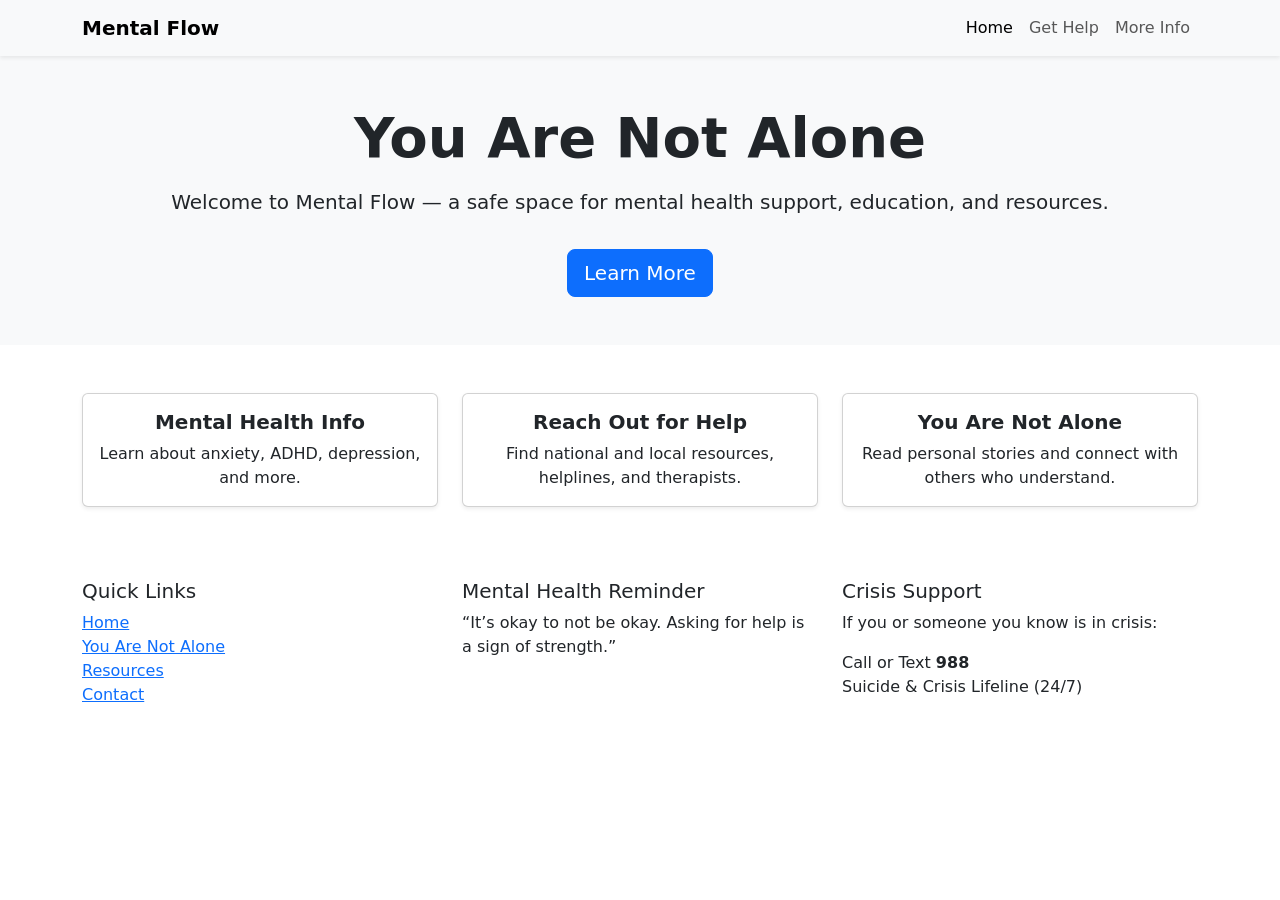
==== index.html @ 5511b994 "Add files via upload" ====
<!DOCTYPE html>
<html lang="en">
<head>
    <meta charset="UTF-8">
    <meta name="viewport" content="width=device-width, initial-scale=1.0">

    <!-- Bootstrap CSS -->
    <link 
        href="https://cdn.jsdelivr.net/npm/bootstrap@5.3.8/dist/css/bootstrap.min.css" 
        rel="stylesheet">
    <link rel="stylesheet" href="style.css">
    <link rel="stylesheet" href="https://cdn.jsdelivr.net/npm/bootstrap-icons@1.10.5/font/bootstrap-icons.css">
    <!-- my CSS -->
    <link rel="stylesheet" href="css/style.css">
    <link rel="stylesheet" href="https://cdn.jsdelivr.net/npm/bootstrap-icons@1.10.5/font/bootstrap-icons.css">

    <title>Mental Flow</title>
</head>
<body>

    <!-- NAVBAR -->
    <nav class="navbar navbar-expand-lg navbar-light bg-light shadow-sm">
      <div class="container">
        <a class="navbar-brand fw-bold" href="#">Mental Flow</a>

        <!-- Mobile hamburger -->
        <button class="navbar-toggler" type="button" data-bs-toggle="collapse" data-bs-target="#navbarNav">
          <span class="navbar-toggler-icon"></span>
        </button>

        <!-- Links -->
        <div class="collapse navbar-collapse" id="navbarNav">
          <ul class="navbar-nav ms-auto">
            <li class="nav-item"><a class="nav-link active" href="index.html">Home</a></li>
            <li class="nav-item"><a class="nav-link" href="contact.html">Get Help</a></li>
            <li class="nav-item"><a class="nav-link" href="info.html">More Info</a></li>
          </ul>
        </div>
      </div>
    </nav>

    
    <!-- HERO SECTION -->
    <section class="bg-light py-5">
      <div class="container text-center">
        <h1 class="display-4 fw-bold">You Are Not Alone</h1>
        <p class="lead mt-3">
          Welcome to Mental Flow — a safe space for mental health support, education, and resources.
        </p>
        <a href="info.html" class="btn btn-primary btn-lg mt-3">Learn More</a>
      </div>
    </section>


    <!-- ABOUT SECTION -->
    <section class="container my-5">
      <div class="row text-center">

        <div class="col-md-4 mb-4">
          <div class="card shadow-sm h-100">
            <div class="card-body">
              <h5 class="card-title fw-bold">Mental Health Info</h5>
              <p class="card-text">Learn about anxiety, ADHD, depression, and more.</p>
            </div>
          </div>
        </div>

        <div class="col-md-4 mb-4">
          <div class="card shadow-sm h-100">
            <div class="card-body">
              <h5 class="card-title fw-bold">Reach Out for Help</h5>
              <p class="card-text">Find national and local resources, helplines, and therapists.</p>
            </div>
          </div>
        </div>

        <div class="col-md-4 mb-4">
          <div class="card shadow-sm h-100">
            <div class="card-body">
              <h5 class="card-title fw-bold">You Are Not Alone</h5>
              <p class="card-text">Read personal stories and connect with others who understand.</p>
            </div>
          </div>
        </div>

      </div>
    </section>
    <!-- FOOTER -->
  <footer class="site-footer">
    <div class="container">
      <div class="row g-4">

        <!-- QUICK LINKS -->
        <div class="col-md-4">
          <h5>Quick Links</h5>
          <ul class="list-unstyled">
            <li><a href="index.html">Home</a></li>
            <li><a href="info.html">You Are Not Alone</a></li>
            <li><a href="resources.html">Resources</a></li>
            <li><a href="contact.html">Contact</a></li>
          </ul>
        </div>

        <!-- QUOTE -->
        <div class="col-md-4">
          <h5>Mental Health Reminder</h5>
          <p class="footer-quote">
            “It’s okay to not be okay. Asking for help is a sign of strength.”
          </p>
        </div>

        <!-- CRISIS SUPPORT -->
        <div class="col-md-4">
          <h5>Crisis Support</h5>
          <p>If you or someone you know is in crisis:</p>
          <p class="hotline">
            Call or Text <strong>988</strong><br>
            Suicide & Crisis Lifeline (24/7)
          </p>
        </div>

      </div>
    </div>
  </footer>

    <!-- Bootstrap JS -->
    <script 
        src="https://cdn.jsdelivr.net/npm/bootstrap@5.3.8/dist/js/bootstrap.bundle.min.js">
    </script>
    <script src="script.js"></script>
</body>
</html>
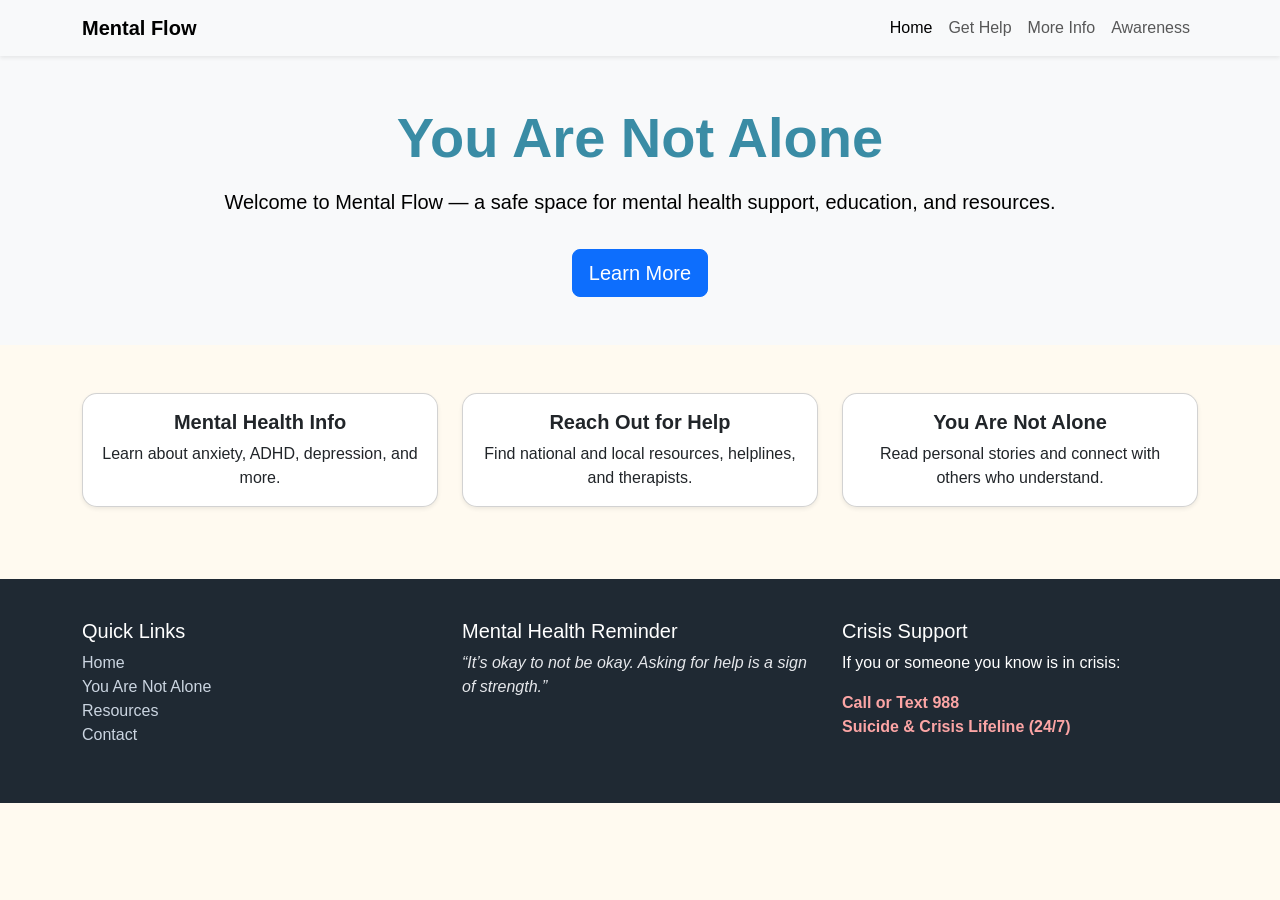
==== commit 752adbd3: "Add files via upload" ====
--- a/index.html
+++ b/index.html
@@ -34,6 +34,7 @@
             <li class="nav-item"><a class="nav-link active" href="index.html">Home</a></li>
             <li class="nav-item"><a class="nav-link" href="contact.html">Get Help</a></li>
             <li class="nav-item"><a class="nav-link" href="info.html">More Info</a></li>
+            <li class="nav-item"><a class="nav-link" href="awareness.html">Awareness </a></li>
           </ul>
         </div>
       </div>
--- a/css/style.css
+++ b/css/style.css
@@ -0,0 +1,178 @@
+body {
+    background-color:floralwhite;
+    font-family: 'Segoe UI', sans-serif;
+    color: #000;
+}
+
+h1 {
+    color: #3a8ca5;
+    text-align: center;
+}
+
+.card {
+    border-radius: 15px;
+    box-shadow: 0 4px 8px rgba(0,0,0,0.1);
+}
+.card:hover {
+    transform: translateY(-5px);
+    transition: transform 0.3s ease;
+}
+.contact-title {
+    color: #000;
+}
+
+
+
+
+
+
+
+/* INFO PAGE HERO- mack */
+.info-hero {
+  background-color: #1f3d2b;     
+  color: #ffffff;                
+  padding: 60px 20px;
+  border-radius: 20px;          
+}
+
+.info-hero h1 {
+  color: #ffffff;
+  font-weight: 700;
+  margin-bottom: 20px;
+}
+
+.info-hero p {
+  font-size: 1.2rem;
+  line-height: 1.6;
+  margin: 0 auto;
+  max-width: 700px;              
+}
+
+/* DISORDER CARDS */
+.disorder-card {
+  background-color: #1f3d2b; /* dark calming green */
+  color: #ffffff;
+  border: none;
+  border-radius: 18px; /* rounded corners */
+  padding: 10px;
+  transition: transform 0.2s ease, box-shadow 0.2s ease;
+}
+
+/* Title inside the card */
+.disorder-card .card-title {
+  font-weight: 600;
+  margin-bottom: 10px;
+}
+
+/* Text inside the card */
+.disorder-card .card-text {
+  color: #e6f4ea; 
+  font-size: 0.95rem;
+}
+
+/* Hover effect subtle, */
+.disorder-card:hover {
+  transform: translateY(-6px);
+  box-shadow: 0 10px 25px rgba(0, 0, 0, 0.25);
+}
+
+
+/* SUPPORT LINKS */
+.support-links {
+  display: block;
+  background-color: #3a6b4f; /* lighter green  */
+  border-radius: 20px;
+  padding: 40px 20px;
+  color: #ffffff;
+  transition: transform 0.25s ease, box-shadow 0.25s ease;
+}
+.support-links a,
+.support-links a:visited,
+.support-links a:active {
+  color: #ffffff !important;
+  text-decoration: none;
+  font-weight: 500;
+}
+
+
+/* Hover effect  */
+.support-links:hover {
+  transform: translateY(-6px);
+  box-shadow: 0 12px 30px rgba(0, 0, 0, 0.3);
+}
+
+/* Remove default list spacing */
+.support-links ul {
+  padding: 0;
+  margin: 0;
+}
+
+/* Space out links */
+.support-links li {
+  margin: 12px 0;
+}
+
+/* Links styling */
+.support-links a {
+  color: #ffffff;       /* white links */
+  font-weight: 500;
+  text-decoration: none;
+}
+
+/* Hover effect for links */
+.support-links a:hover {
+  text-decoration: underline;
+  color: #25b360;
+}
+
+/* PERSONAL STORIES */
+.story-card {
+  background-color:#1f3d2b  !important;  /* green background */
+  padding: 25px;
+  border-radius: 12px;/* rounded corners */
+  font-style: italic;
+  font-weight: 700;
+  color:#ffffff;  
+  transition: transform 0.25s ease, box-shadow 0.25s ease; /* hover effect */
+}
+
+/* Hover effect */
+.story-card:hover {
+  transform: translateY(-6px);
+  box-shadow: 0 12px 30px rgba(0, 0, 0, 0.3);
+}
+
+/* Author span styling */
+.story-card span {
+  display: block;
+  margin-top: 10px;
+  font-weight: 600;
+  text-align: right;
+  color: #25b360;                 
+}
+
+/* FOOTER */
+.site-footer {
+  background-color: #1f2933;
+  color: #ffffff;
+  padding: 40px 0;
+}
+
+.site-footer a {
+  color: #cbd5e1;
+  text-decoration: none;
+}
+
+.site-footer a:hover {
+  text-decoration: underline;
+}
+
+.footer-quote {
+  font-style: italic;
+  color: #e5e7eb;
+}
+
+.hotline {
+  color: #fca5a5;
+  font-weight: bold;
+}
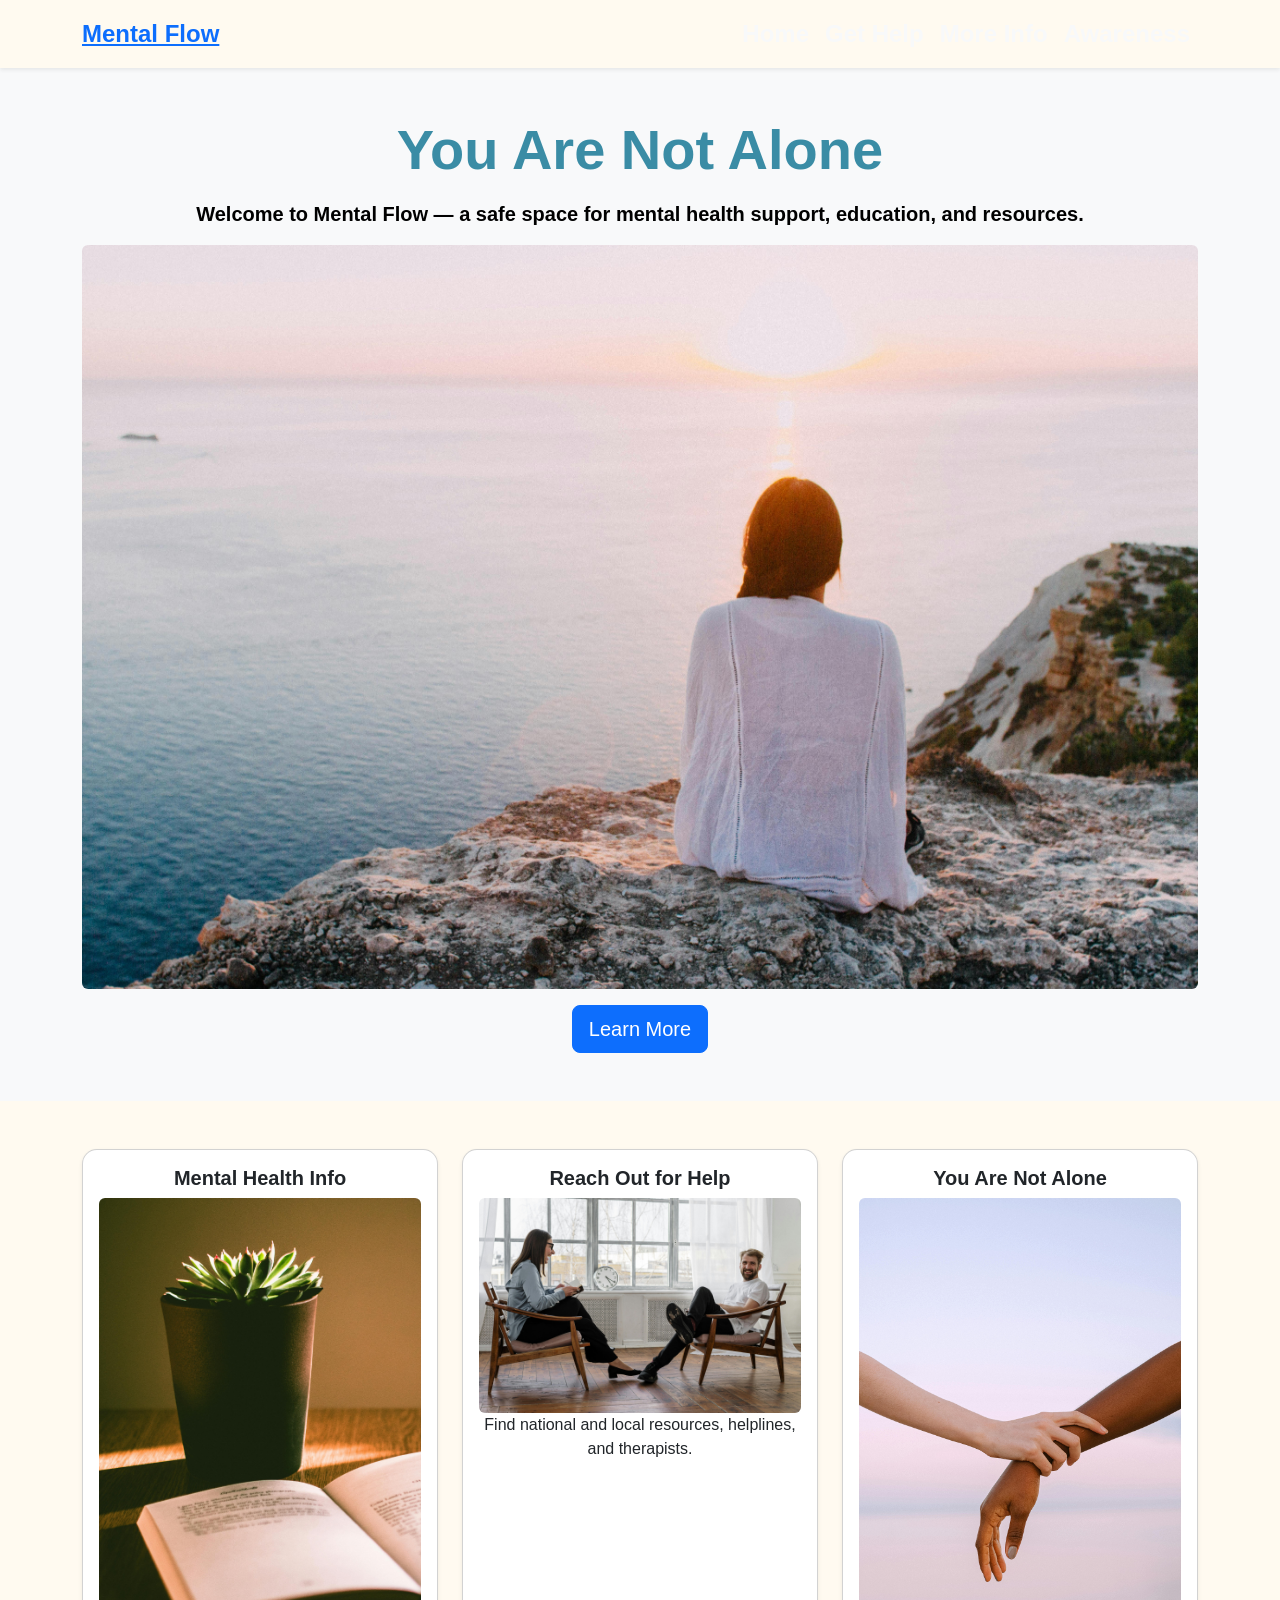
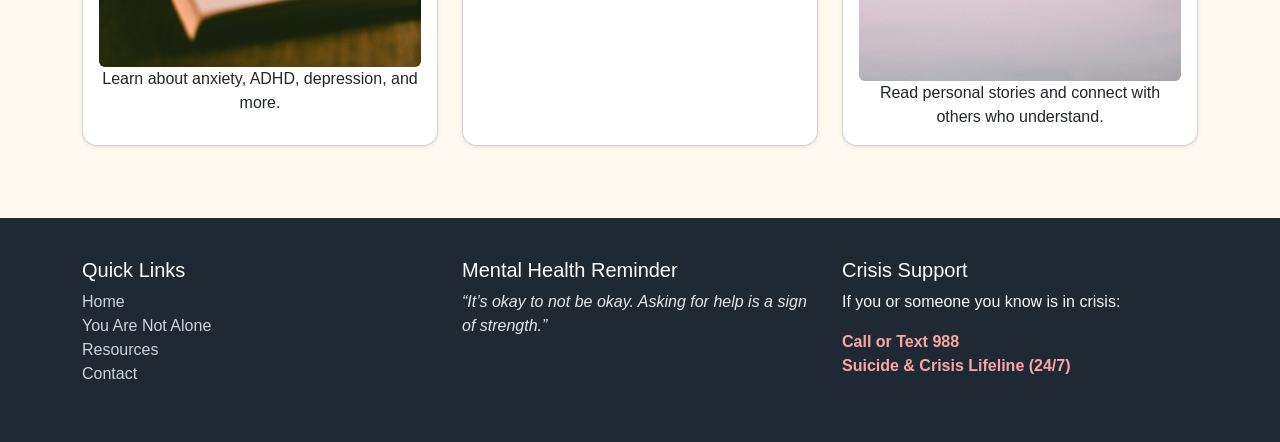
==== commit 4ee19fe2: "Add files via upload" ====
--- a/index.html
+++ b/index.html
@@ -19,9 +19,9 @@
 <body>
 
     <!-- NAVBAR -->
-    <nav class="navbar navbar-expand-lg navbar-light bg-light shadow-sm">
+    <nav class="navbar navbar-expand-lg navbar-light shadow-sm fw-bolder fs-4" id="flowbar">
       <div class="container">
-        <a class="navbar-brand fw-bold" href="#">Mental Flow</a>
+        <a class="flowtext fw-bold fs-4" href="#">Mental Flow</a>
 
         <!-- Mobile hamburger -->
         <button class="navbar-toggler" type="button" data-bs-toggle="collapse" data-bs-target="#navbarNav">
@@ -31,10 +31,10 @@
         <!-- Links -->
         <div class="collapse navbar-collapse" id="navbarNav">
           <ul class="navbar-nav ms-auto">
-            <li class="nav-item"><a class="nav-link active" href="index.html">Home</a></li>
-            <li class="nav-item"><a class="nav-link" href="contact.html">Get Help</a></li>
-            <li class="nav-item"><a class="nav-link" href="info.html">More Info</a></li>
-            <li class="nav-item"><a class="nav-link" href="awareness.html">Awareness </a></li>
+            <li class="nav-item"><a class="nav-link active text-light" href="index.html">Home</a></li>
+            <li class="nav-item"><a class="nav-link text-light" href="contact.html">Get Help</a></li>
+            <li class="nav-item"><a class="nav-link text-light" href="info.html">More Info</a></li>
+            <li class="nav-item"><a class="nav-link text-light" href="awareness.html">Awareness </a></li>
           </ul>
         </div>
       </div>
@@ -45,9 +45,10 @@
     <section class="bg-light py-5">
       <div class="container text-center">
         <h1 class="display-4 fw-bold">You Are Not Alone</h1>
-        <p class="lead mt-3">
+        <p class="lead mt-3 fw-bold">
           Welcome to Mental Flow — a safe space for mental health support, education, and resources.
         </p>
+        <img src="images/homeImg.jpg" class="img-fluid rounded" alt="Woman sitting on cliff looking out at sunset">
         <a href="info.html" class="btn btn-primary btn-lg mt-3">Learn More</a>
       </div>
     </section>
@@ -61,6 +62,7 @@
           <div class="card shadow-sm h-100">
             <div class="card-body">
               <h5 class="card-title fw-bold">Mental Health Info</h5>
+              <img src="images/deskplant.jpg" class="img-fluid rounded" alt="book on desk next to green succulent">
               <p class="card-text">Learn about anxiety, ADHD, depression, and more.</p>
             </div>
           </div>
@@ -70,6 +72,7 @@
           <div class="card shadow-sm h-100">
             <div class="card-body">
               <h5 class="card-title fw-bold">Reach Out for Help</h5>
+                <img src="images/helpImage.jpg" class="img-fluid rounded" alt="Man and woman sitting in wooden chairs discussing">
               <p class="card-text">Find national and local resources, helplines, and therapists.</p>
             </div>
           </div>
@@ -79,6 +82,7 @@
           <div class="card shadow-sm h-100">
             <div class="card-body">
               <h5 class="card-title fw-bold">You Are Not Alone</h5>
+             <img src="images/handhold.jpg" class="img-fluid rounded" id="handhold" alt="a hand grabbing someone's wrist">
               <p class="card-text">Read personal stories and connect with others who understand.</p>
             </div>
           </div>
@@ -113,7 +117,7 @@
         <!-- CRISIS SUPPORT -->
         <div class="col-md-4">
           <h5>Crisis Support</h5>
-          <p>If you or someone you know is in crisis:</p>
+          <p class="text-light">If you or someone you know is in crisis:</p>
           <p class="hotline">
             Call or Text <strong>988</strong><br>
             Suicide & Crisis Lifeline (24/7)
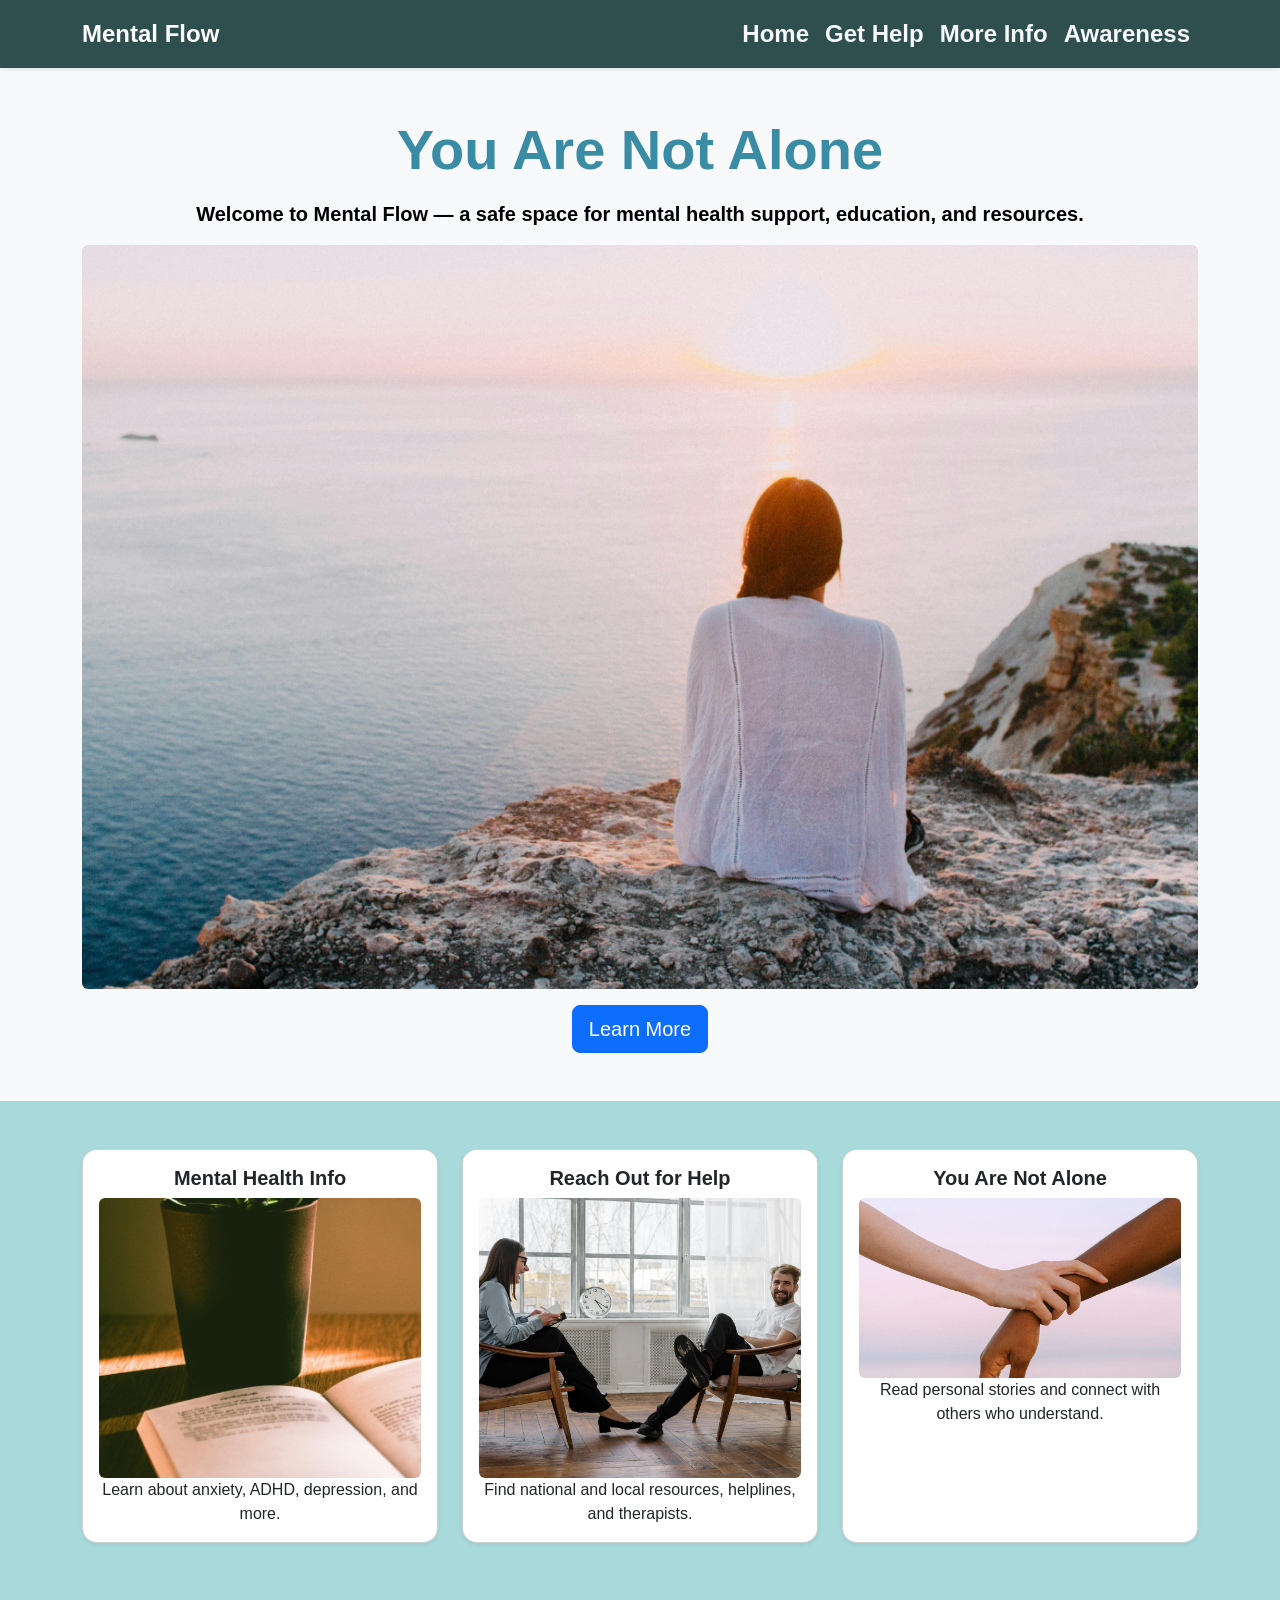
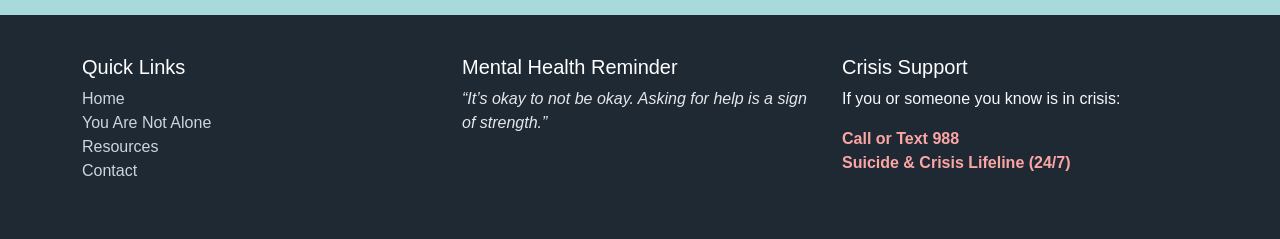
==== commit 0f9750b9: "Add files via upload" ====
--- a/index.html
+++ b/index.html
@@ -15,6 +15,8 @@
     <link rel="stylesheet" href="https://cdn.jsdelivr.net/npm/bootstrap-icons@1.10.5/font/bootstrap-icons.css">
 
     <title>Mental Flow</title>
+    <script> window.chtlConfig = { chatbotId: "3142729825" } </script>
+<script async data-id="3142729825" id="chtl-script" type="text/javascript" src="https://chatling.ai/js/embed.js"></script>
 </head>
 <body>
 
--- a/css/style.css
+++ b/css/style.css
@@ -1,5 +1,9 @@
+
+
+
+/*Get help page - mack*/
 body {
-    background-color:floralwhite;
+    background-color:#A8DADC;
     font-family: 'Segoe UI', sans-serif;
     color: #000;
 }
@@ -19,6 +23,25 @@
 }
 .contact-title {
     color: #000;
+}
+
+/*for home page images */
+.card img{
+  width: 100%;
+  height: 280px;
+  object-fit: cover;
+  border-radius: 10px;
+}
+/* Nav bar styling -Dashawn */
+#flowbar{
+  background-color: darkslategrey;
+      --bs-bg-opacity: 1;
+
+}
+
+.flowtext{
+      color: #fff;
+      text-decoration: none;
 }
 
 
@@ -151,7 +174,68 @@
   color: #25b360;                 
 }
 
-/* FOOTER */
+/* Calendar Grid Styling * -mack*/
+.calendar-grid {
+  display: grid;
+  grid-template-columns: repeat(3, 1fr); /* 3 columns for desktop */
+  gap: 20px;
+}
+
+.calendar-cell {
+  border-radius: 12px;
+  padding: 20px;
+  text-align: center;
+  min-height: 150px;
+  color: #fff;
+  font-family: 'Arial', sans-serif;
+  box-shadow: 0 4px 6px rgba(0,0,0,0.1);
+}
+
+.calendar-cell h5 {
+  margin-bottom: 10px;
+  font-size: 1.2rem;
+  font-weight: bold;
+}
+
+.calendar-cell p {
+  font-size: 0.95rem;
+  line-height: 1.4;
+}
+
+/* Awareness calendar links - Azamat */
+.month-link,
+.month-link:visited {
+  color: #ffffff;          /* white text */
+  text-decoration: none;   /* remove underline */
+}
+
+/* Optional hover effect - Azamat */
+.month-link:hover {
+  color: #e6f4ea;          /* slightly lighter white/green */
+  text-decoration: none;  /* still no underline */
+}
+
+.calendar-cell:hover {
+  transform: translateY(-4px);
+  box-shadow: 0 14px 35px rgba(0, 0, 0, 0.25);
+}
+
+
+/* Responsive */
+@media (max-width: 992px) {
+  .calendar-grid {
+    grid-template-columns: repeat(2, 1fr);
+  }
+}
+
+@media (max-width: 576px) {
+  .calendar-grid {
+    grid-template-columns: 1fr;
+  }
+}
+
+
+/* FOOTER -mack */
 .site-footer {
   background-color: #1f2933;
   color: #ffffff;
@@ -176,3 +260,8 @@
   color: #fca5a5;
   font-weight: bold;
 }
+
+/* Images - Da'shawn */
+#handhold{
+    max-height: 50%;
+}
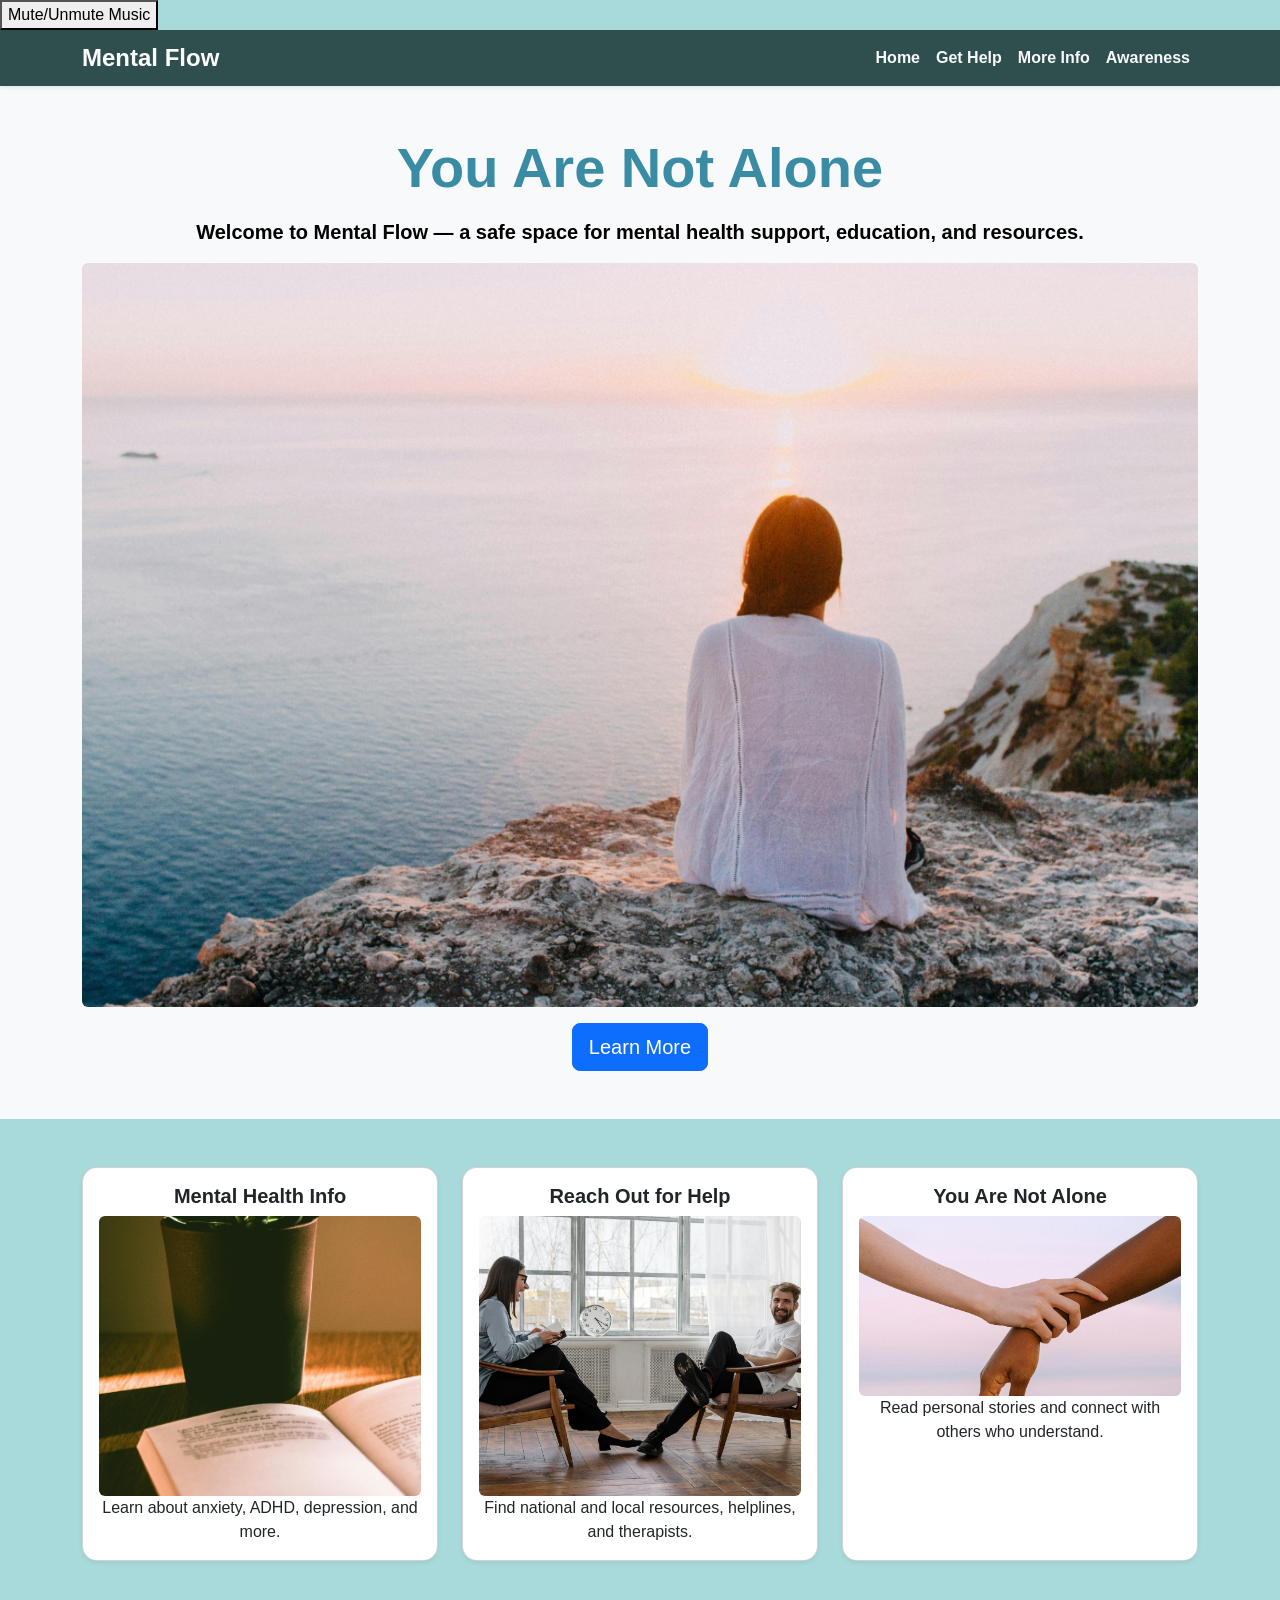
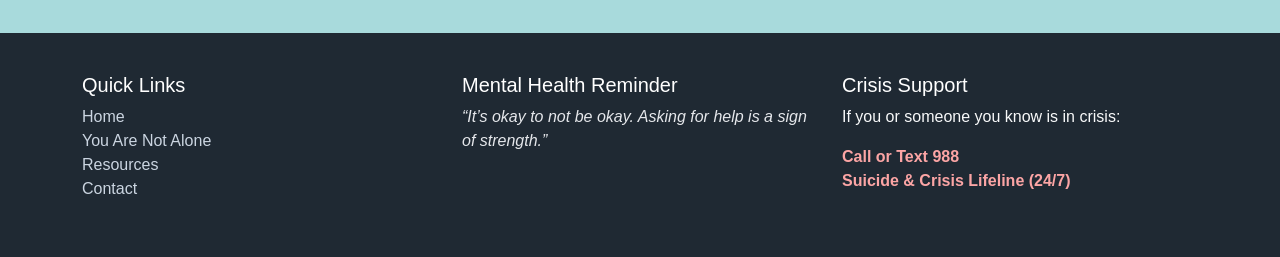
==== commit 46248437: "Add files via upload" ====
--- a/index.html
+++ b/index.html
@@ -8,20 +8,57 @@
     <link 
         href="https://cdn.jsdelivr.net/npm/bootstrap@5.3.8/dist/css/bootstrap.min.css" 
         rel="stylesheet">
-    <link rel="stylesheet" href="style.css">
+   
     <link rel="stylesheet" href="https://cdn.jsdelivr.net/npm/bootstrap-icons@1.10.5/font/bootstrap-icons.css">
     <!-- my CSS -->
     <link rel="stylesheet" href="css/style.css">
-    <link rel="stylesheet" href="https://cdn.jsdelivr.net/npm/bootstrap-icons@1.10.5/font/bootstrap-icons.css">
+   <!-- <link rel="stylesheet" href="https://cdn.jsdelivr.net/npm/bootstrap-icons@1.10.5/font/bootstrap-icons.css">-->
 
     <title>Mental Flow</title>
     <script> window.chtlConfig = { chatbotId: "3142729825" } </script>
 <script async data-id="3142729825" id="chtl-script" type="text/javascript" src="https://chatling.ai/js/embed.js"></script>
 </head>
 <body>
+  <!-- Background music -->
+  <audio id="background-music" loop autoplay>
+    <source src="media/music4.mp3" type="audio/mp3">
+    Your browser does not support the audio element.
+  </audio>
+
+  <!-- Mute/unmute button -->
+  <button class="press" onclick="toggleMute()">
+    Mute/Unmute Music
+  </button>
+
+  <script>
+    const bgMusic = document.getElementById("background-music");
+
+    document.addEventListener("click", function startMusic() {
+      if (bgMusic.paused) {
+        bgMusic.play().catch(err => console.log("Autoplay blocked:", err));
+      }
+      document.removeEventListener("click", startMusic);
+    });
+
+    window.addEventListener("load", () => {
+      const savedTime = sessionStorage.getItem("musicTime");
+      if (savedTime) {
+        bgMusic.currentTime = parseFloat(savedTime);
+        bgMusic.play().catch(() => {});
+      }
+    });
+
+    window.addEventListener("beforeunload", () => {
+      sessionStorage.setItem("musicTime", bgMusic.currentTime);
+    });
+
+    function toggleMute() {
+      bgMusic.muted = !bgMusic.muted;
+    }
+    </script>
 
     <!-- NAVBAR -->
-    <nav class="navbar navbar-expand-lg navbar-light shadow-sm fw-bolder fs-4" id="flowbar">
+    <nav class="navbar navbar-expand-lg navbar-light shadow-sm fw-bolder" fs-4 id="flowbar">
       <div class="container">
         <a class="flowtext fw-bold fs-4" href="#">Mental Flow</a>
 
@@ -64,6 +101,8 @@
           <div class="card shadow-sm h-100">
             <div class="card-body">
               <h5 class="card-title fw-bold">Mental Health Info</h5>
+            
+        
               <img src="images/deskplant.jpg" class="img-fluid rounded" alt="book on desk next to green succulent">
               <p class="card-text">Learn about anxiety, ADHD, depression, and more.</p>
             </div>
